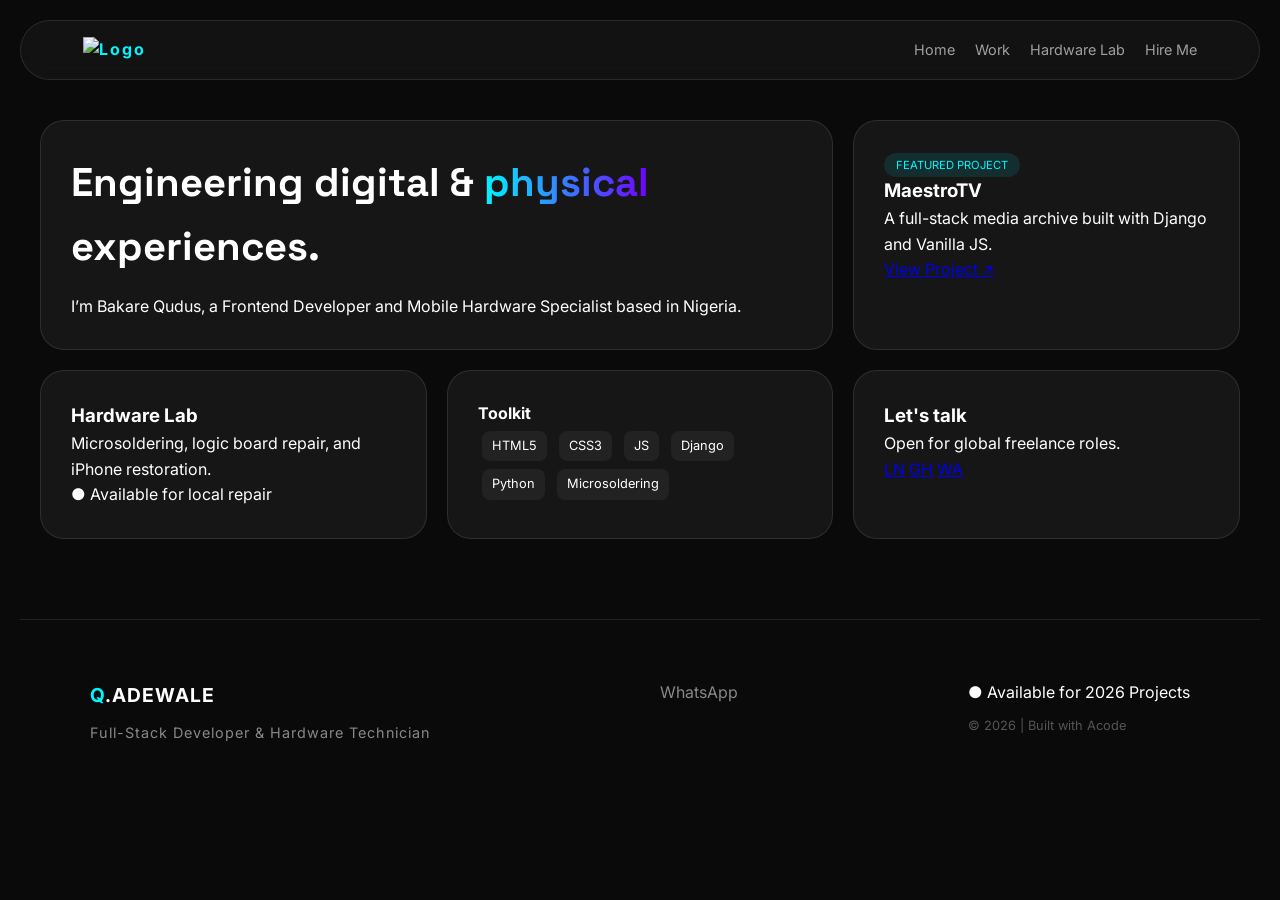
==== index.html @ 81b169ab "Add files via upload" ====
<!DOCTYPE html>
<html lang="en">
<head>
    <meta charset="UTF-8">
    <meta name="viewport" content="width=device-width, initial-scale=1.0">
    <title>Qudus Adewale | Developer & Hardware Specialist</title>
    <link rel="stylesheet" href="style.css">
    <link href="https://fonts.googleapis.com/css2?family=Inter:wght@400;700&family=Space+Grotesk:wght@500;700&display=swap" rel="stylesheet">
</head>
<body class="dark-theme">

    <nav class="navbar">
        <div class="nav-logo"><img src="https://img.icons8.com/wired/512/00f5ff/circuit.png" alt="Logo" style="height:40px;">
</div>
 <ul class="nav-links">
       <li><a href="index.html">Home</a></li>
    <li><a href="work.html">Work</a></li>
    <li><a href="lab.html">Hardware Lab</a></li>
    <li><a href="contact.html">Hire Me</a></li>
</ul>

    </nav>

    <main class="bento-container">
        
        <section class="bento-item hero-card">
            <h1>Engineering digital & <span class="text-gradient">physical</span> experiences.</h1>
            <p>I’m Bakare Qudus, a Frontend Developer and Mobile Hardware Specialist based in Nigeria.</p>
        </section>

        <article class="bento-item project-card" id="work">
            <div class="card-content">
                <span class="badge">Featured Project</span>
                <h3>MaestroTV</h3>
                <p>A full-stack media archive built with Django and Vanilla JS.</p>
                <a href="https://maestro-tv.vercel.app/" class="arrow-link">View Project ↗</a>
            </div>
        </article>

        <section class="bento-item hardware-card" id="lab">
            <div class="card-content">
                <h3>Hardware Lab</h3>
                <p>Microsoldering, logic board repair, and iPhone restoration.</p>
            </div>
            <div class="status-indicator">● Available for local repair</div>
        </section>

        <div class="bento-item stack-card">
            <h4>Toolkit</h4>
            <div class="tags">
                <span>HTML5</span> <span>CSS3</span> <span>JS</span> 
                <span>Django</span> <span>Python</span> <span>Microsoldering</span>
            </div>
        </div>

        <section class="bento-item contact-card" id="contact">
            <h3>Let's talk</h3>
            <p>Open for global freelance roles.</p>
            <div class="social-icons">
                <a href="#">LN</a> <a href="#">GH</a> <a href="#">WA</a>
            </div>
        </section>

    </main>

    <script src="script.js"></script>
    <footer class="main-footer">
    <div class="footer-content">
        <div class="footer-logo">
            <span class="accent-text">Q</span>.ADEWALE
            <p>Full-Stack Developer & Hardware Technician</p>
        </div>
        
        <div class="footer-links">
            <a href="https://wa.me/+2347077109424">WhatsApp</a>
        </div>
        
        <div class="footer-status">
            <div class="status-indicator">● Available for 2026 Projects</div>
            <p>© 2026 | Built with Acode</p>
        </div>
    </div>
</footer>

</body>
</html>
---- style.css ----
:root {
    --bg-color: #0a0a0a;
    --card-bg: #161616;
    --text-main: #ffffff;
    --text-dim: #a0a0a0;
    --accent: #00f5ff; /* Cyan accent */
    --border: rgba(255, 255, 255, 0.1);
}

* {
    margin: 0;
    padding: 0;
    box-sizing: border-box;
}

body {
    background-color: var(--bg-color);
    color: var(--text-main);
    font-family: 'Inter', sans-serif;
    line-height: 1.6;
    padding: 20px;
}

/* Glassmorphism Navbar */
.navbar {
    display: flex;
    justify-content: space-between;
    align-items: center;
    padding: 1rem 5%;
    background: rgba(22, 22, 22, 0.7);
    backdrop-filter: blur(10px);
    border: 1px solid var(--border);
    border-radius: 50px;
    position: sticky;
    top: 20px;
    z-index: 1000;
    margin-bottom: 40px;
}

.nav-logo {
    font-weight: 700;
    letter-spacing: 2px;
    color: var(--accent);
}

.nav-links {
    display: flex;
    list-style: none;
    gap: 20px;
}

.nav-links a {
    text-decoration: none;
    color: var(--text-dim);
    font-size: 0.9rem;
    transition: 0.3s;
}

.nav-links a:hover {
    color: var(--accent);
}

/* Bento Grid Layout */
.bento-container {
    display: grid;
    grid-template-columns: repeat(auto-fit, minmax(300px, 1fr));
    gap: 20px;
    max-width: 1200px;
    margin: 0 auto;
}

.bento-item {
    background: var(--card-bg);
    border: 1px solid var(--border);
    border-radius: 24px;
    padding: 30px;
    transition: transform 0.3s ease, border 0.3s ease;
}

.bento-item:hover {
    transform: translateY(-5px);
    border-color: var(--accent);
}

/* Specific Card Styling */
.hero-card {
    grid-column: span 2;
}

.text-gradient {
    background: linear-gradient(90deg, #00f5ff, #7000ff);
    -webkit-background-clip: text;
    -webkit-text-fill-color: transparent;
}

h1 {
    font-size: 2.5rem;
    font-family: 'Space Grotesk', sans-serif;
    margin-bottom: 15px;
}

.badge {
    background: rgba(0, 245, 255, 0.1);
    color: var(--accent);
    padding: 5px 12px;
    border-radius: 12px;
    font-size: 0.7rem;
    text-transform: uppercase;
}

.tags span {
    display: inline-block;
    background: #222;
    padding: 5px 10px;
    border-radius: 8px;
    margin: 4px;
    font-size: 0.8rem;
}

/* Responsive for Phones */
@media (max-width: 768px) {
    .hero-card {
        grid-column: span 1;
    }
    h1 {
        font-size: 1.8rem;
    }
}
/* Container for separate pages */
.page-container {
    max-width: 900px;
    margin: 60px auto;
    padding: 0 20px;
}

.page-header {
    margin-bottom: 50px;
    text-align: center;
}

/* Contact Form Styling */
.contact-form {
    display: flex;
    flex-direction: column;
    gap: 15px;
    margin-top: 30px;
}

.input-field {
    background: #1a1a1a;
    border: 1px solid var(--border);
    padding: 15px;
    border-radius: 12px;
    color: white;
    font-family: inherit;
}

.input-field:focus {
    border-color: var(--accent);
    outline: none;
}

.btn-primary {
    background: var(--accent);
    color: black;
    padding: 12px 25px;
    border-radius: 50px;
    text-decoration: none;
    font-weight: 700;
    border: none;
    cursor: pointer;
    text-align: center;
}
html {
    scroll-behavior: smooth;
}

body {
    animation: fadeIn 0.5s ease-in;
}

@keyframes fadeIn {
    from { opacity: 0; transform: translateY(10px); }
    to { opacity: 1; transform: translateY(0); }
}
.project-feature {
    display: flex;
    flex-direction: column;
    overflow: hidden;
}

.work-image {
    width: 100%;
    height: 300px;
    object-fit: cover;
    border-radius: 12px;
    margin-top: 20px;
    border: 1px solid var(--border);
    /* Subtle 2026 glow effect */
    box-shadow: 0 10px 30px rgba(0, 245, 255, 0.1);
}
.image-placeholder {
    width: 100%;
    height: 250px;
    margin-top: 20px;
    border-radius: 15px;
    background: linear-gradient(45deg, #1a1a1a 25%, #222 25%, #222 50%, #1a1a1a 50%, #1a1a1a 75%, #222 75%, #222 100%);
    background-size: 40px 40px; /* Modern "blueprint" pattern */
    display: flex;
    align-items: center;
    justify-content: center;
    border: 1px dashed var(--accent);
    color: var(--accent);
    font-weight: bold;
    text-transform: uppercase;
    letter-spacing: 2px;
}
.lab-image {
    width: 100%;
    /* This prevents the image from becoming too tall */
    height: 200px; 
    /* This ensures the image isn't stretched or squeezed */
    object-fit: cover; 
    /* Positions the focus on the center of the action */
    object-position: center; 
    border-radius: 12px;
    margin-top: 15px;
    border: 1px solid var(--border);
}

/* For larger tablets or desktop screens */
@media (min-width: 768px) {
    .lab-image {
        height: 250px;
    }
}
.main-footer {
    margin-top: 80px;
    padding: 60px 20px;
    background: #0a0a0a;
    border-top: 1px solid var(--border);
}

.footer-content {
    max-width: 1100px;
    margin: 0 auto;
    display: flex;
    flex-wrap: wrap;
    justify-content: space-between;
    gap: 40px;
}

.footer-logo {
    font-weight: 700;
    font-size: 1.2rem;
    letter-spacing: 1px;
}

.footer-logo p {
    font-size: 0.9rem;
    font-weight: 400;
    color: #888;
    margin-top: 10px;
}

.footer-links {
    display: flex;
    flex-direction: column;
    gap: 12px;
}

.footer-links a {
    color: #888;
    text-decoration: none;
    transition: 0.3s;
}

.footer-links a:hover {
    color: var(--accent);
}

.footer-status p {
    font-size: 0.8rem;
    color: #555;
    margin-top: 10px;
}

.accent-text {
    color: var(--accent);
}

/* Mobile adjustments */
@media (max-width: 600px) {
    .footer-content {
        flex-direction: column;
        text-align: center;
        align-items: center;
    }
}
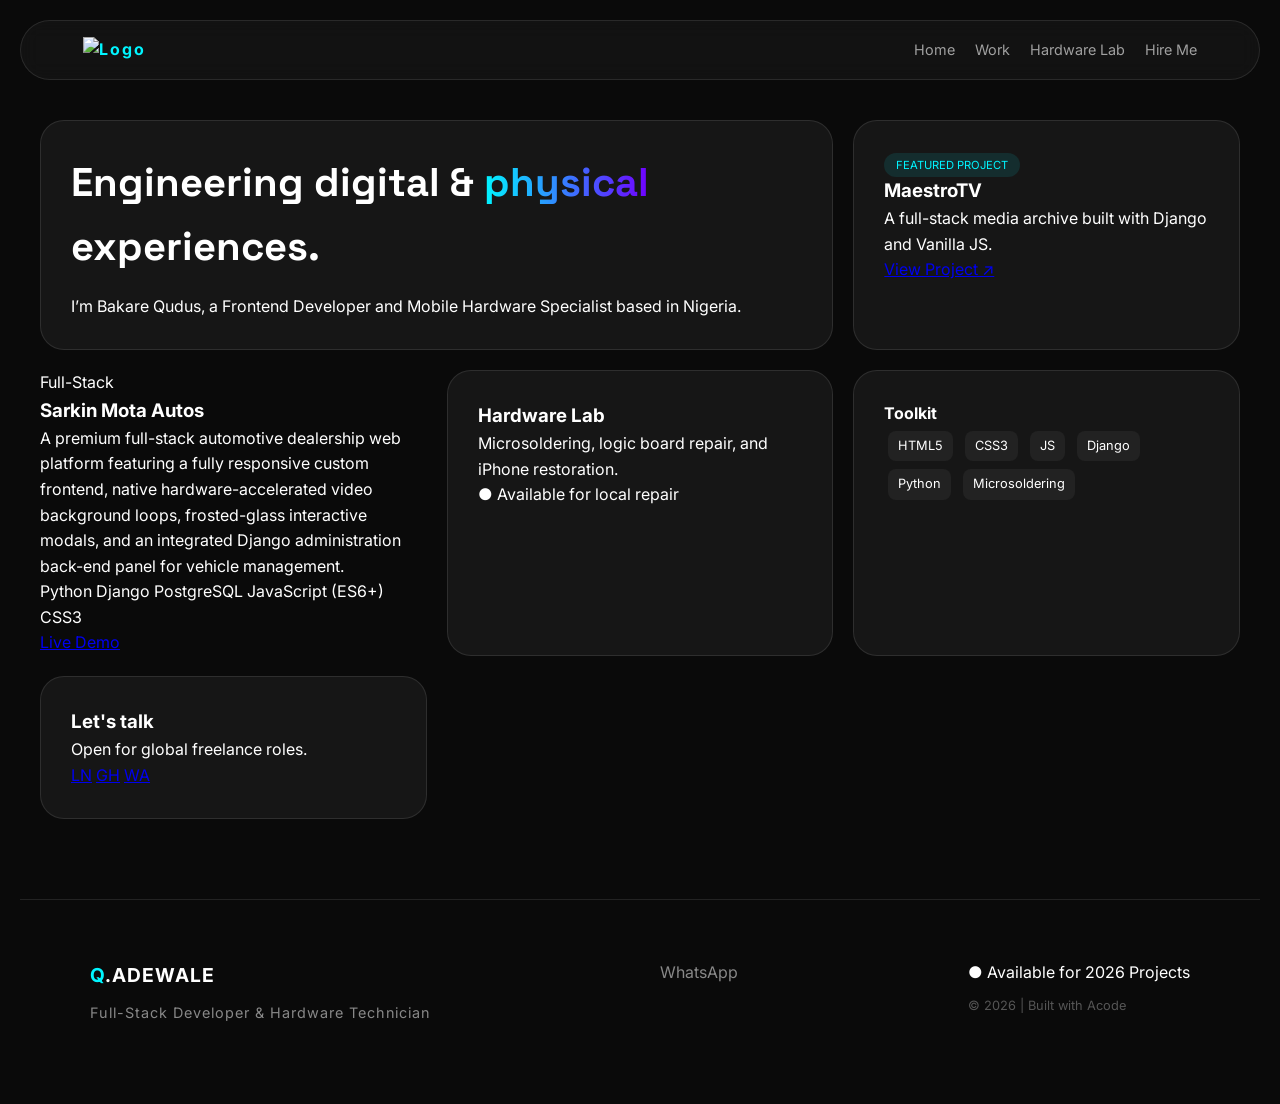
==== commit 0d255521: "Update index.html" ====
--- a/index.html
+++ b/index.html
@@ -36,6 +36,27 @@
                 <a href="https://maestro-tv.vercel.app/" class="arrow-link">View Project ↗</a>
             </div>
         </article>
+        <!-- SARKIN MOTA AUTOS CARD -->
+<div class="project-card">
+    <div class="project-badge">Full-Stack</div>
+    <h3 class="project-title">Sarkin Mota Autos</h3>
+    <p class="project-description">
+        A premium full-stack automotive dealership web platform featuring a fully responsive custom frontend, native hardware-accelerated video background loops, frosted-glass interactive modals, and an integrated Django administration back-end panel for vehicle management.
+    </p>
+    <div class="project-tags">
+        <span>Python</span>
+        <span>Django</span>
+        <span>PostgreSQL</span>
+        <span>JavaScript (ES6+)</span>
+        <span>CSS3</span>
+    </div>
+    <div class="project-links">
+        <a href="https://sarkin-mota-autos.onrender.com" target="_blank" class="live-link">
+            Live Demo <i class="fas fa-external-link-alt"></i>
+        </a>
+        <!-- Add your GitHub link here if your repo is public -->
+    </div>
+</div>
 
         <section class="bento-item hardware-card" id="lab">
             <div class="card-content">
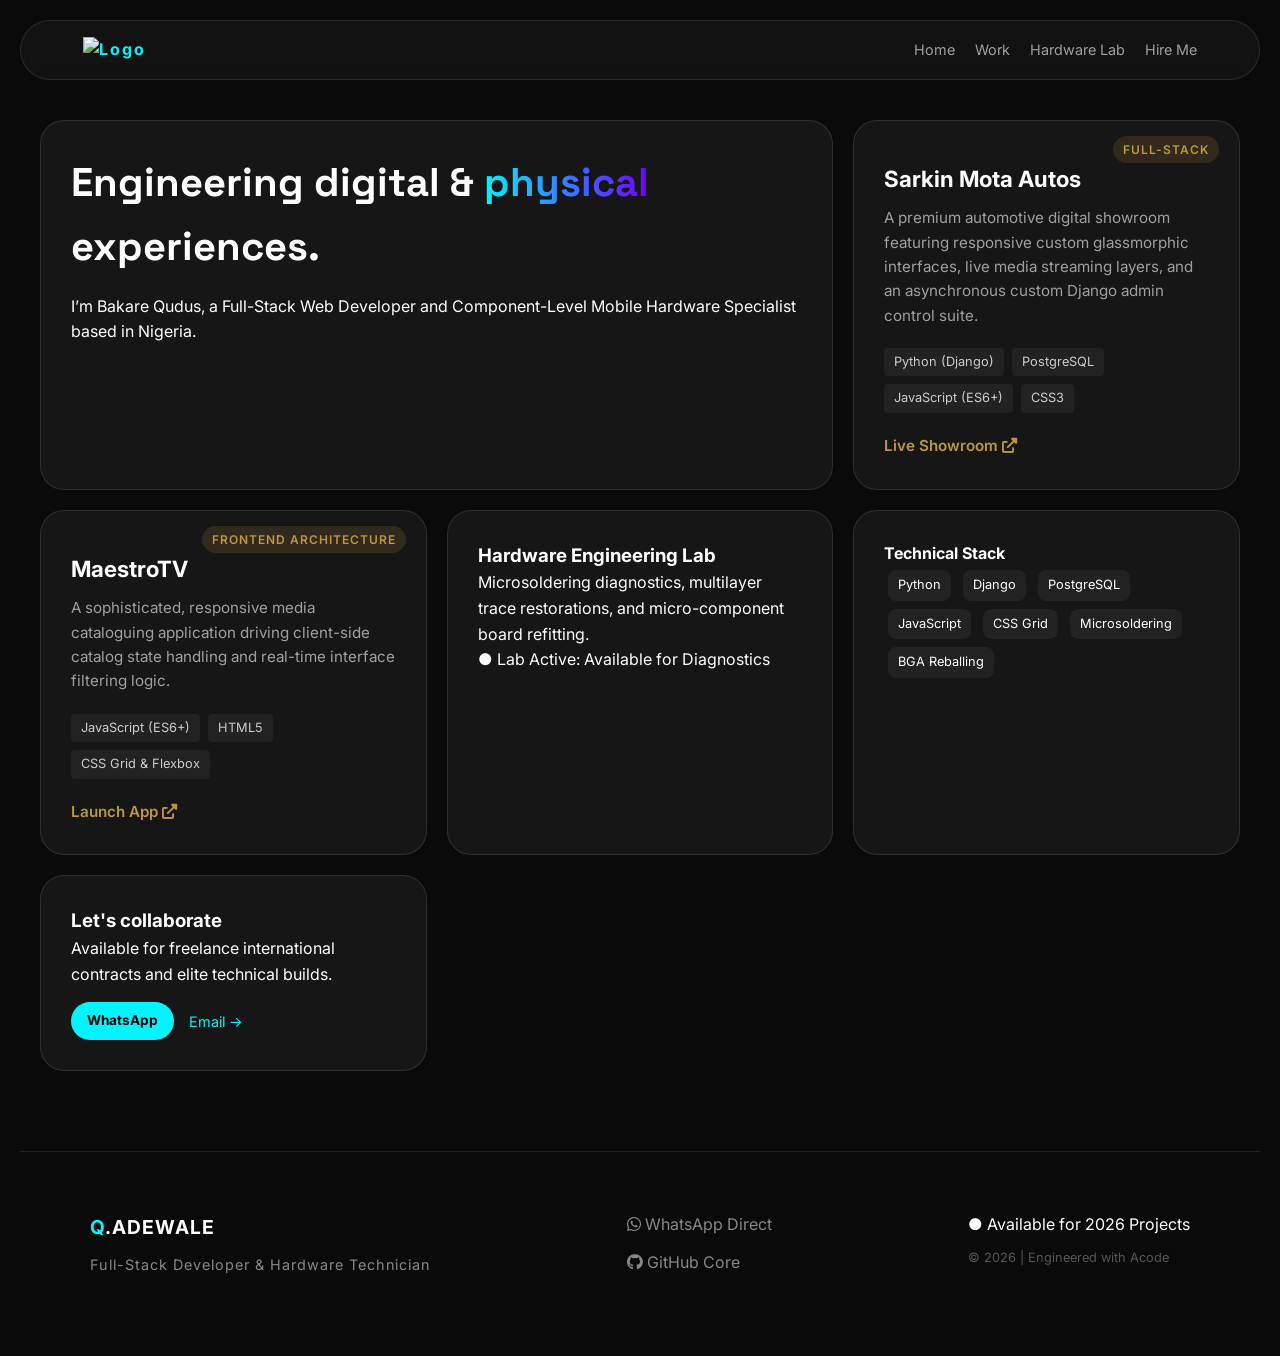
==== commit ae259568: "Update index.html" ====
--- a/index.html
+++ b/index.html
@@ -3,105 +3,120 @@
 <head>
     <meta charset="UTF-8">
     <meta name="viewport" content="width=device-width, initial-scale=1.0">
-    <title>Qudus Adewale | Developer & Hardware Specialist</title>
+    <title>Qudus Adewale | Full-Stack Developer & Hardware Specialist</title>
     <link rel="stylesheet" href="style.css">
     <link href="https://fonts.googleapis.com/css2?family=Inter:wght@400;700&family=Space+Grotesk:wght@500;700&display=swap" rel="stylesheet">
+    <link rel="stylesheet" href="https://cdnjs.cloudflare.com/ajax/libs/font-awesome/6.0.0/css/all.min.css">
 </head>
 <body class="dark-theme">
 
     <nav class="navbar">
-        <div class="nav-logo"><img src="https://img.icons8.com/wired/512/00f5ff/circuit.png" alt="Logo" style="height:40px;">
-</div>
- <ul class="nav-links">
-       <li><a href="index.html">Home</a></li>
-    <li><a href="work.html">Work</a></li>
-    <li><a href="lab.html">Hardware Lab</a></li>
-    <li><a href="contact.html">Hire Me</a></li>
-</ul>
-
+        <div class="nav-logo">
+            <a href="index.html" style="text-decoration:none; color:inherit;">
+                <img src="https://img.icons8.com/wired/512/00f5ff/circuit.png" alt="Logo" style="height:40px;">
+            </a>
+        </div>
+        <ul class="nav-links">
+            <li><a href="index.html" class="active">Home</a></li>
+            <li><a href="work.html">Work</a></li>
+            <li><a href="lab.html">Hardware Lab</a></li>
+            <li><a href="contact.html">Hire Me</a></li>
+        </ul>
     </nav>
 
     <main class="bento-container">
         
+        <!-- HERO PROFILE CARD -->
         <section class="bento-item hero-card">
             <h1>Engineering digital & <span class="text-gradient">physical</span> experiences.</h1>
-            <p>I’m Bakare Qudus, a Frontend Developer and Mobile Hardware Specialist based in Nigeria.</p>
+            <p>I’m Bakare Qudus, a Full-Stack Web Developer and Component-Level Mobile Hardware Specialist based in Nigeria.</p>
         </section>
 
-        <article class="bento-item project-card" id="work">
-            <div class="card-content">
-                <span class="badge">Featured Project</span>
-                <h3>MaestroTV</h3>
-                <p>A full-stack media archive built with Django and Vanilla JS.</p>
-                <a href="https://maestro-tv.vercel.app/" class="arrow-link">View Project ↗</a>
+        <!-- SARKIN MOTA AUTOS CARD -->
+        <article class="bento-item project-card">
+            <div class="project-badge">Full-Stack</div>
+            <h3 class="project-title">Sarkin Mota Autos</h3>
+            <p class="project-description">
+                A premium automotive digital showroom featuring responsive custom glassmorphic interfaces, live media streaming layers, and an asynchronous custom Django admin control suite.
+            </p>
+            <div class="project-tags">
+                <span>Python (Django)</span>
+                <span>PostgreSQL</span>
+                <span>JavaScript (ES6+)</span>
+                <span>CSS3</span>
+            </div>
+            <div class="project-links">
+                <a href="https://sarkin-mota-autos.onrender.com" target="_blank" class="live-link">
+                    Live Showroom <i class="fas fa-external-link-alt"></i>
+                </a>
             </div>
         </article>
-        <!-- SARKIN MOTA AUTOS CARD -->
-<div class="project-card">
-    <div class="project-badge">Full-Stack</div>
-    <h3 class="project-title">Sarkin Mota Autos</h3>
-    <p class="project-description">
-        A premium full-stack automotive dealership web platform featuring a fully responsive custom frontend, native hardware-accelerated video background loops, frosted-glass interactive modals, and an integrated Django administration back-end panel for vehicle management.
-    </p>
-    <div class="project-tags">
-        <span>Python</span>
-        <span>Django</span>
-        <span>PostgreSQL</span>
-        <span>JavaScript (ES6+)</span>
-        <span>CSS3</span>
-    </div>
-    <div class="project-links">
-        <a href="https://sarkin-mota-autos.onrender.com" target="_blank" class="live-link">
-            Live Demo <i class="fas fa-external-link-alt"></i>
-        </a>
-        <!-- Add your GitHub link here if your repo is public -->
-    </div>
-</div>
 
+        <!-- MAESTROTV CARD -->
+        <article class="bento-item project-card">
+            <div class="project-badge">Frontend Architecture</div>
+            <h3 class="project-title">MaestroTV</h3>
+            <p class="project-description">
+                A sophisticated, responsive media cataloguing application driving client-side catalog state handling and real-time interface filtering logic.
+            </p>
+            <div class="project-tags">
+                <span>JavaScript (ES6+)</span>
+                <span>HTML5</span>
+                <span>CSS Grid & Flexbox</span>
+            </div>
+            <div class="project-links">
+                <a href="https://maestrotv-films.netlify.app/" target="_blank" class="live-link">
+                    Launch App <i class="fas fa-external-link-alt"></i>
+                </a>
+            </div>
+        </article>
+
+        <!-- HARDWARE BENCH LAB CARD -->
         <section class="bento-item hardware-card" id="lab">
             <div class="card-content">
-                <h3>Hardware Lab</h3>
-                <p>Microsoldering, logic board repair, and iPhone restoration.</p>
+                <h3>Hardware Engineering Lab</h3>
+                <p>Microsoldering diagnostics, multilayer trace restorations, and micro-component board refitting.</p>
             </div>
-            <div class="status-indicator">● Available for local repair</div>
+            <div class="status-indicator">● Lab Active: Available for Diagnostics</div>
         </section>
 
+        <!-- TOOLKIT STACK CARD -->
         <div class="bento-item stack-card">
-            <h4>Toolkit</h4>
+            <h4>Technical Stack</h4>
             <div class="tags">
-                <span>HTML5</span> <span>CSS3</span> <span>JS</span> 
-                <span>Django</span> <span>Python</span> <span>Microsoldering</span>
+                <span>Python</span> <span>Django</span> <span>PostgreSQL</span> 
+                <span>JavaScript</span> <span>CSS Grid</span> <span>Microsoldering</span> <span>BGA Reballing</span>
             </div>
         </div>
 
+        <!-- CALL TO ACTION CARD -->
         <section class="bento-item contact-card" id="contact">
-            <h3>Let's talk</h3>
-            <p>Open for global freelance roles.</p>
-            <div class="social-icons">
-                <a href="#">LN</a> <a href="#">GH</a> <a href="#">WA</a>
+            <h3>Let's collaborate</h3>
+            <p>Available for freelance international contracts and elite technical builds.</p>
+            <div class="contact-links" style="margin-top: 15px; display: flex; gap: 15px;">
+                <a href="https://wa.me/+2347077109424" target="_blank" class="btn-primary" style="padding: 8px 16px; font-size: 0.85rem;">WhatsApp</a>
+                <a href="mailto:bakarequdus94@gmail.com" style="color: var(--accent); text-decoration: none; font-size: 0.9rem; align-self: center;">Email →</a>
             </div>
         </section>
 
     </main>
 
-    <script src="script.js"></script>
     <footer class="main-footer">
-    <div class="footer-content">
-        <div class="footer-logo">
-            <span class="accent-text">Q</span>.ADEWALE
-            <p>Full-Stack Developer & Hardware Technician</p>
+        <div class="footer-content">
+            <div class="footer-logo">
+                <span class="accent-text">Q</span>.ADEWALE
+                <p>Full-Stack Developer & Hardware Technician</p>
+            </div>
+            <div class="footer-links">
+                <a href="https://wa.me/+2347077109424" target="_blank"><i class="fab fa-whatsapp"></i> WhatsApp Direct</a>
+                <a href="https://github.com/bakarequdus94-eng" target="_blank"><i class="fab fa-github"></i> GitHub Core</a>
+            </div>
+            <div class="footer-status">
+                <div class="status-indicator">● Available for 2026 Projects</div>
+                <p>© 2026 | Engineered with Acode</p>
+            </div>
         </div>
-        
-        <div class="footer-links">
-            <a href="https://wa.me/+2347077109424">WhatsApp</a>
-        </div>
-        
-        <div class="footer-status">
-            <div class="status-indicator">● Available for 2026 Projects</div>
-            <p>© 2026 | Built with Acode</p>
-        </div>
-    </div>
-</footer>
+    </footer>
 
 </body>
 </html>
--- a/style.css
+++ b/style.css
@@ -1,3 +1,72 @@
+.project-card {
+    background: rgba(255, 255, 255, 0.03);
+    border: 1px solid rgba(255, 255, 255, 0.08);
+    border-radius: 12px;
+    padding: 25px;
+    position: relative;
+    transition: transform 0.3s ease, border-color 0.3s ease, box-shadow 0.3s ease;
+}
+
+.project-card:hover {
+    transform: translateY(-5px);
+    border-color: #BF953F; /* Elegant gold tint accent on hover */
+    box-shadow: 0 10px 30px rgba(0, 0, 0, 0.5);
+}
+
+.project-badge {
+    position: absolute;
+    top: 15px;
+    right: 20px;
+    background: rgba(191, 149, 63, 0.15);
+    color: #BF953F;
+    padding: 4px 10px;
+    border-radius: 20px;
+    font-size: 0.75rem;
+    font-weight: 600;
+    text-transform: uppercase;
+    letter-spacing: 1px;
+}
+
+.project-title {
+    font-size: 1.4rem;
+    color: #ffffff;
+    margin: 10px 0;
+}
+
+.project-description {
+    color: #a0a0a0;
+    font-size: 0.95rem;
+    line-height: 1.6;
+    margin-bottom: 20px;
+}
+
+.project-tags {
+    display: flex;
+    flex-wrap: wrap;
+    gap: 8px;
+    margin-bottom: 20px;
+}
+
+.project-tags span {
+    background: rgba(255, 255, 255, 0.05);
+    color: #cccccc;
+    padding: 4px 10px;
+    border-radius: 4px;
+    font-size: 0.8rem;
+}
+
+.project-links .live-link {
+    color: #BF953F;
+    text-decoration: none;
+    font-weight: 600;
+    font-size: 0.95rem;
+    transition: color 0.2s ease;
+}
+
+.project-links .live-link:hover {
+    color: #ffcc00;
+}
+
 :root {
     --bg-color: #0a0a0a;
     --card-bg: #161616;
